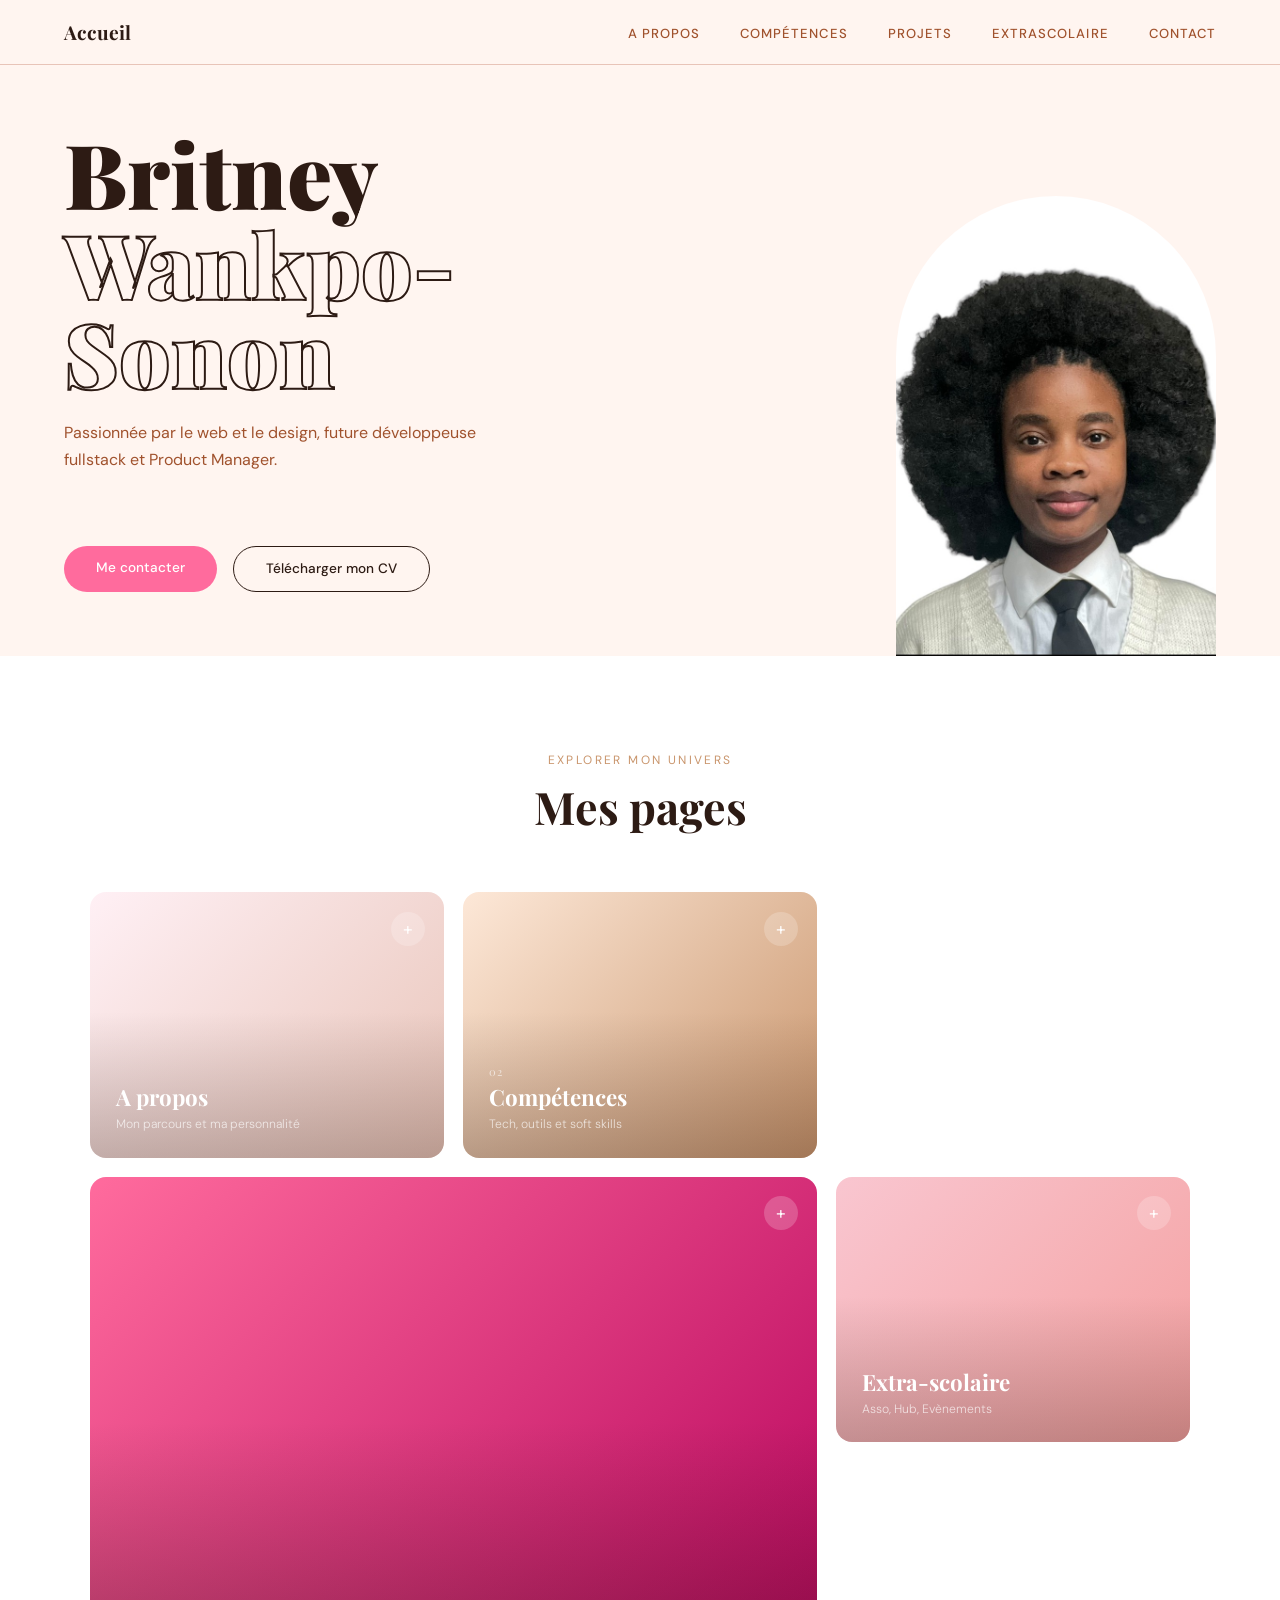
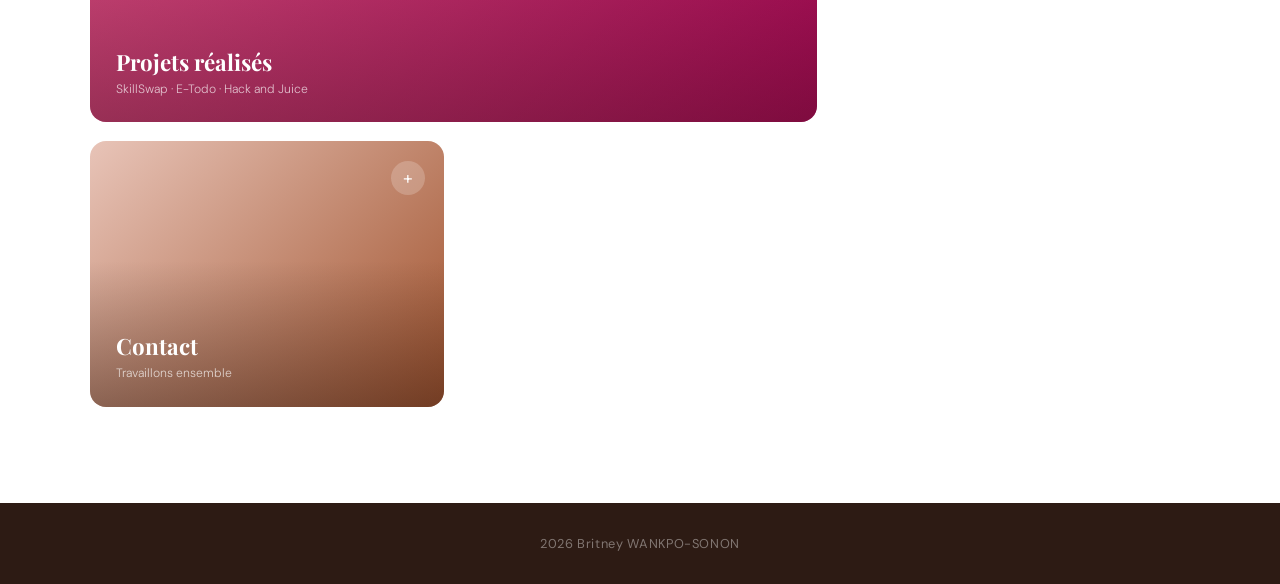
==== index.html @ 5051cd88 "[feat] ~ First version" ====
<!DOCTYPE html>
<html lang="fr">
<head>
  <meta charset="UTF-8">
  <meta name="viewport" content="width=device-width, initial-scale=1.0">
  <meta name="description" content="Portfolio de Britney WANKPO-SONON, développeuse fullstack et future Product Manager.">
  <meta property="og:title" content="Britney WANKPO-SONON | Portfolio">
  <meta property="og:description" content="Portfolio de Britney WANKPO-SONON, développeuse fullstack et future Product Manager.">
  <meta property="og:image" content="assets/img/My_pic.jpg">
  <title>Britney WANKPO-SONON | Portfolio</title>

  <link rel="preconnect" href="https://fonts.googleapis.com">
  <link rel="preconnect" href="https://fonts.gstatic.com" crossorigin>
  <link href="https://fonts.googleapis.com/css2?family=Playfair+Display:ital,wght@0,400;0,700;0,900;1,400&family=DM+Sans:wght@300;400;500&display=swap" rel="stylesheet">

  <link rel="stylesheet" href="css/style.css">
  <link rel="stylesheet" href="css/pages/home.css">
</head>

<body>

  <div class="cursor" id="cursor"></div>
  <div class="cursor-follower" id="cursorFollower"></div>

  <header class="navbar">
    <a href="index.html" class="navbar__logo">Accueil</a>
    <ul class="navbar__menu">
      <li><a href="about.html">A propos</a></li>
      <li><a href="skills.html">Compétences</a></li>
      <li><a href="projects.html">Projets</a></li>
      <li><a href="extra.html">Extrascolaire</a></li>
      <li><a href="contact.html">Contact</a></li>
    </ul>
  </header>

  <section class="hero">

    <div class="hero__content">
      <h1 class="hero__title">
        <span class="hero__title-solid">Britney</span>
        <span class="hero__title-outline">Wankpo-Sonon</span>
      </h1>
      <p class="hero__subtitle">
        Passionnée par le web et le design, future développeuse fullstack et Product Manager.
      </p>
      <p class="hero__typing">
        <span id="typing-text"></span><span class="cursor-blink"></span>
      </p>
      <div class="hero__buttons">
        <a href="contact.html" class="btn btn--primary">Me contacter</a>
        <a href="assets/cv.pdf" download class="btn btn--outline">Télécharger mon CV</a>
      </div>
    </div>

    <div class="hero__photo">
      <img src="assets/img/My_pic.jpg" alt="Britney WANKPO-SONON">
    </div>
  </section>

  <section class="section-cards">
    <div class="section-cards__header">
      <p class="section-cards__label">Explorer mon univers</p>
      <h2 class="section-cards__title">Mes pages</h2>
    </div>

    <div class="cards-grid">

      <a href="about.html" class="card card--about reveal">
        <div class="card__bg"></div>
        <div class="card__arrow">+</div>
        <div class="card__content">
          <h3 class="card__title">A propos</h3>
          <p class="card__sub">Mon parcours et ma personnalité</p>
        </div>
      </a>

      <a href="skills.html" class="card card--skills reveal">
        <div class="card__bg"></div>
        <div class="card__arrow">+</div>
        <div class="card__content">
          <p class="card__number">02</p>
          <h3 class="card__title">Compétences</h3>
          <p class="card__sub">Tech, outils et soft skills</p>
        </div>
      </a>

      <a href="projects.html" class="card card--projects card--large reveal">
        <div class="card__bg"></div>
        <div class="card__arrow">+</div>
        <div class="card__content">
          <h3 class="card__title">Projets réalisés</h3>
          <p class="card__sub">SkillSwap · E-Todo · Hack and Juice</p>
        </div>
      </a>

      <a href="extra.html" class="card card--extra reveal">
        <div class="card__bg"></div>
        <div class="card__arrow">+</div>
        <div class="card__content">
          <h3 class="card__title">Extra-scolaire</h3>
          <p class="card__sub">Asso, Hub, Evènements</p>
        </div>
      </a>

      <a href="contact.html" class="card card--contact reveal">
        <div class="card__bg"></div>
        <div class="card__arrow">+</div>
        <div class="card__content">
          <h3 class="card__title">Contact</h3>
          <p class="card__sub">Travaillons ensemble</p>
        </div>
      </a>

    </div>
  </section>

  <footer class="footer">
    <p>2026 Britney WANKPO-SONON</p>
  </footer>

  <script src="js/main.js"></script>
</body>
</html>
---- css/style.css ----
/* variables */
:root {
  --pink-pure:  #FF6B9D;
  --pink-soft:  #F4A0A0;
  --pink-light: #FFF0F5;
  --beige:      #FFF5F0;
  --beige-mid:  #E8C4B8;
  --caramel:    #C9956C;
  --brown:      #A0522D;
  --brown-deep: #2D1B14;
  --white:      #FFFFFF;

  --serif: 'Playfair Display', serif;
  --sans:  'DM Sans', sans-serif;
}

/* reset */
*, *::before, *::after {
  margin: 0;
  padding: 0;
  box-sizing: border-box;
}

html { scroll-behavior: smooth; }

body {
  font-family: var(--sans);
  background: var(--beige);
  color: var(--brown-deep);
  overflow-x: hidden;
}

a {
  text-decoration: none;
  color: inherit;
}

ul { list-style: none; }

img {
  max-width: 100%;
  display: block;
}

/* navbar */
.navbar {
  position: fixed;
  top: 0; left: 0; right: 0;
  z-index: 100;
  padding: 1.2rem 4rem;
  display: flex;
  align-items: center;
  justify-content: space-between;
  background: rgba(255, 245, 240, 0.95);
  border-bottom: 1px solid var(--beige-mid);
}

.navbar__logo {
  font-family: var(--serif);
  font-size: 1.2rem;
  font-weight: 700;
  color: var(--brown-deep);
}

.navbar__menu {
  display: flex;
  gap: 2.5rem;
}

.navbar__menu a {
  font-size: 0.82rem;
  font-weight: 500;
  letter-spacing: 0.08em;
  text-transform: uppercase;
  color: var(--brown);
  transition: color 0.2s;
}

.navbar__menu a:hover,
.navbar__menu-active {
  color: var(--pink-pure) !important;
}

/* boutons */
.btn {
  display: inline-block;
  padding: 0.85rem 2rem;
  border-radius: 50px;
  font-family: var(--sans);
  font-size: 0.85rem;
  font-weight: 500;
  border: none;
  transition: background 0.2s, transform 0.2s;
}

.btn--primary {
  background: var(--pink-pure);
  color: var(--white);
}

.btn--primary:hover {
  background: var(--brown);
  transform: translateY(-2px);
}

.btn--outline {
  border: 1.5px solid var(--brown-deep);
  color: var(--brown-deep);
  background: transparent;
}

.btn--outline:hover {
  background: var(--brown-deep);
  color: var(--white);
  transform: translateY(-2px);
}

/* footer */
.footer {
  background: var(--brown-deep);
  color: rgba(255, 255, 255, 0.4);
  text-align: center;
  padding: 2rem;
  font-size: 0.8rem;
  letter-spacing: 0.05em;
}

/* responsive */
@media (max-width: 768px) {
  .navbar { padding: 1rem 1.5rem; }
  .navbar__menu { display: none; }
}
---- css/pages/home.css ----
/* hero */
.hero {
  min-height: 60vh;
  display: flex;
  align-items: center;
  padding: 8rem 4rem 4rem;
  position: relative;
  overflow: hidden;
  background: var(--beige);
}

.hero__content {
  max-width: 600px;
  position: relative;
  z-index: 1;
}

.hero__eyebrow {
  font-size: 0.78rem;
  letter-spacing: 0.2em;
  text-transform: uppercase;
  color: var(--pink-pure);
  font-weight: 500;
  margin-bottom: 1.2rem;
}

.hero__title {
  font-family: var(--serif);
  font-size: clamp(3rem, 7vw, 6rem);
  font-weight: 900;
  line-height: 1;
  margin-bottom: 1.4rem;
}

.hero__title-solid {
  display: block;
  color: var(--brown-deep);
}

.hero__title-outline {
  display: block;
  color: transparent;
  -webkit-text-stroke: 2px var(--brown-deep);
}

.hero__subtitle {
  font-size: 1rem;
  color: var(--brown);
  line-height: 1.7;
  margin-bottom: 0.5rem;
  max-width: 420px;
}

.hero__typing {
  font-family: var(--serif);
  font-style: italic;
  font-size: 1.2rem;
  color: var(--pink-pure);
  margin-bottom: 2rem;
  min-height: 2rem;
}

@keyframes blink {
  0%, 100% { opacity: 1; }
  50% { opacity: 0; }
}

.hero__buttons {
  display: flex;
  gap: 1rem;
  flex-wrap: wrap;
}

.hero__photo {
  position: absolute;
  right: 4rem;
  bottom: 0;
  width: 320px;
  z-index: 0;
}

.hero__photo img {
  width: 100%;
  height: 460px;
  object-fit: cover;
  object-position: top;
  border-radius: 160px 160px 0 0;
}

/* section cards */
.section-cards {
  padding: 6rem 4rem;
  background: var(--white);
}

.section-cards__header {
  text-align: center;
  margin-bottom: 3.5rem;
}

.section-cards__label {
  font-size: 0.75rem;
  letter-spacing: 0.2em;
  text-transform: uppercase;
  color: var(--caramel);
  margin-bottom: 0.6rem;
}

.section-cards__title {
  font-family: var(--serif);
  font-size: clamp(1.8rem, 3.5vw, 2.8rem);
  font-weight: 700;
  color: var(--brown-deep);
}

.cards-grid {
  display: grid;
  grid-template-columns: repeat(3, 1fr);
  gap: 1.2rem;
  max-width: 1100px;
  margin: 0 auto;
}

.card {
  position: relative;
  border-radius: 16px;
  overflow: hidden;
  aspect-ratio: 4/3;
  display: block;
  transition: transform 0.3s ease, box-shadow 0.3s ease;
}

.card:hover {
  transform: translateY(-6px);
  box-shadow: 0 20px 48px rgba(45, 27, 20, 0.12);
}

.card__bg {
  position: absolute;
  inset: 0;
  transition: transform 0.4s ease;
}

.card:hover .card__bg {
  transform: scale(1.04);
}

.card--about    .card__bg { background: linear-gradient(135deg, var(--pink-light), var(--beige-mid)); }
.card--skills   .card__bg { background: linear-gradient(135deg, #FDE8D8, var(--caramel)); }
.card--projects .card__bg { background: linear-gradient(135deg, var(--pink-pure), #B5005B); }
.card--xp       .card__bg { background: linear-gradient(135deg, var(--brown), var(--brown-deep)); }
.card--extra    .card__bg { background: linear-gradient(135deg, #F9C6D0, var(--pink-soft)); }
.card--contact  .card__bg { background: linear-gradient(135deg, var(--beige-mid), var(--brown)); }

.card__content {
  position: absolute;
  inset: 0;
  display: flex;
  flex-direction: column;
  justify-content: flex-end;
  padding: 1.6rem;
  background: linear-gradient(to top, rgba(45, 27, 20, 0.4), transparent 55%);
  z-index: 1;
}

.card--about .card__content,
.card--skills .card__content,
.card--extra .card__content {
  background: linear-gradient(to top, rgba(45, 27, 20, 0.25), transparent 55%);
}

.card__number {
  font-family: var(--serif);
  font-size: 0.7rem;
  letter-spacing: 0.15em;
  color: rgba(255, 255, 255, 0.6);
  margin-bottom: 0.2rem;
}

.card__title {
  font-family: var(--serif);
  font-size: 1.4rem;
  font-weight: 700;
  color: var(--white);
  margin-bottom: 0.25rem;
}

.card__sub {
  font-size: 0.76rem;
  color: rgba(255, 255, 255, 0.7);
  font-weight: 300;
}

.card__arrow {
  position: absolute;
  top: 1.2rem;
  right: 1.2rem;
  width: 34px;
  height: 34px;
  border-radius: 50%;
  background: rgba(255, 255, 255, 0.2);
  display: flex;
  align-items: center;
  justify-content: center;
  color: white;
  font-size: 1.1rem;
  z-index: 2;
  transition: background 0.3s;
}

.card:hover .card__arrow {
  background: var(--pink-pure);
}

.card--large {
  grid-column: span 2;
}

@media (max-width: 900px) {
  .cards-grid { grid-template-columns: repeat(2, 1fr); }
  .card--large { grid-column: span 1; }
}

@media (max-width: 640px) {
  .hero { padding: 6rem 1.5rem 3rem; }
  .hero__photo { display: none; }
  .section-cards { padding: 4rem 1.5rem; }
  .cards-grid { grid-template-columns: 1fr; }
}
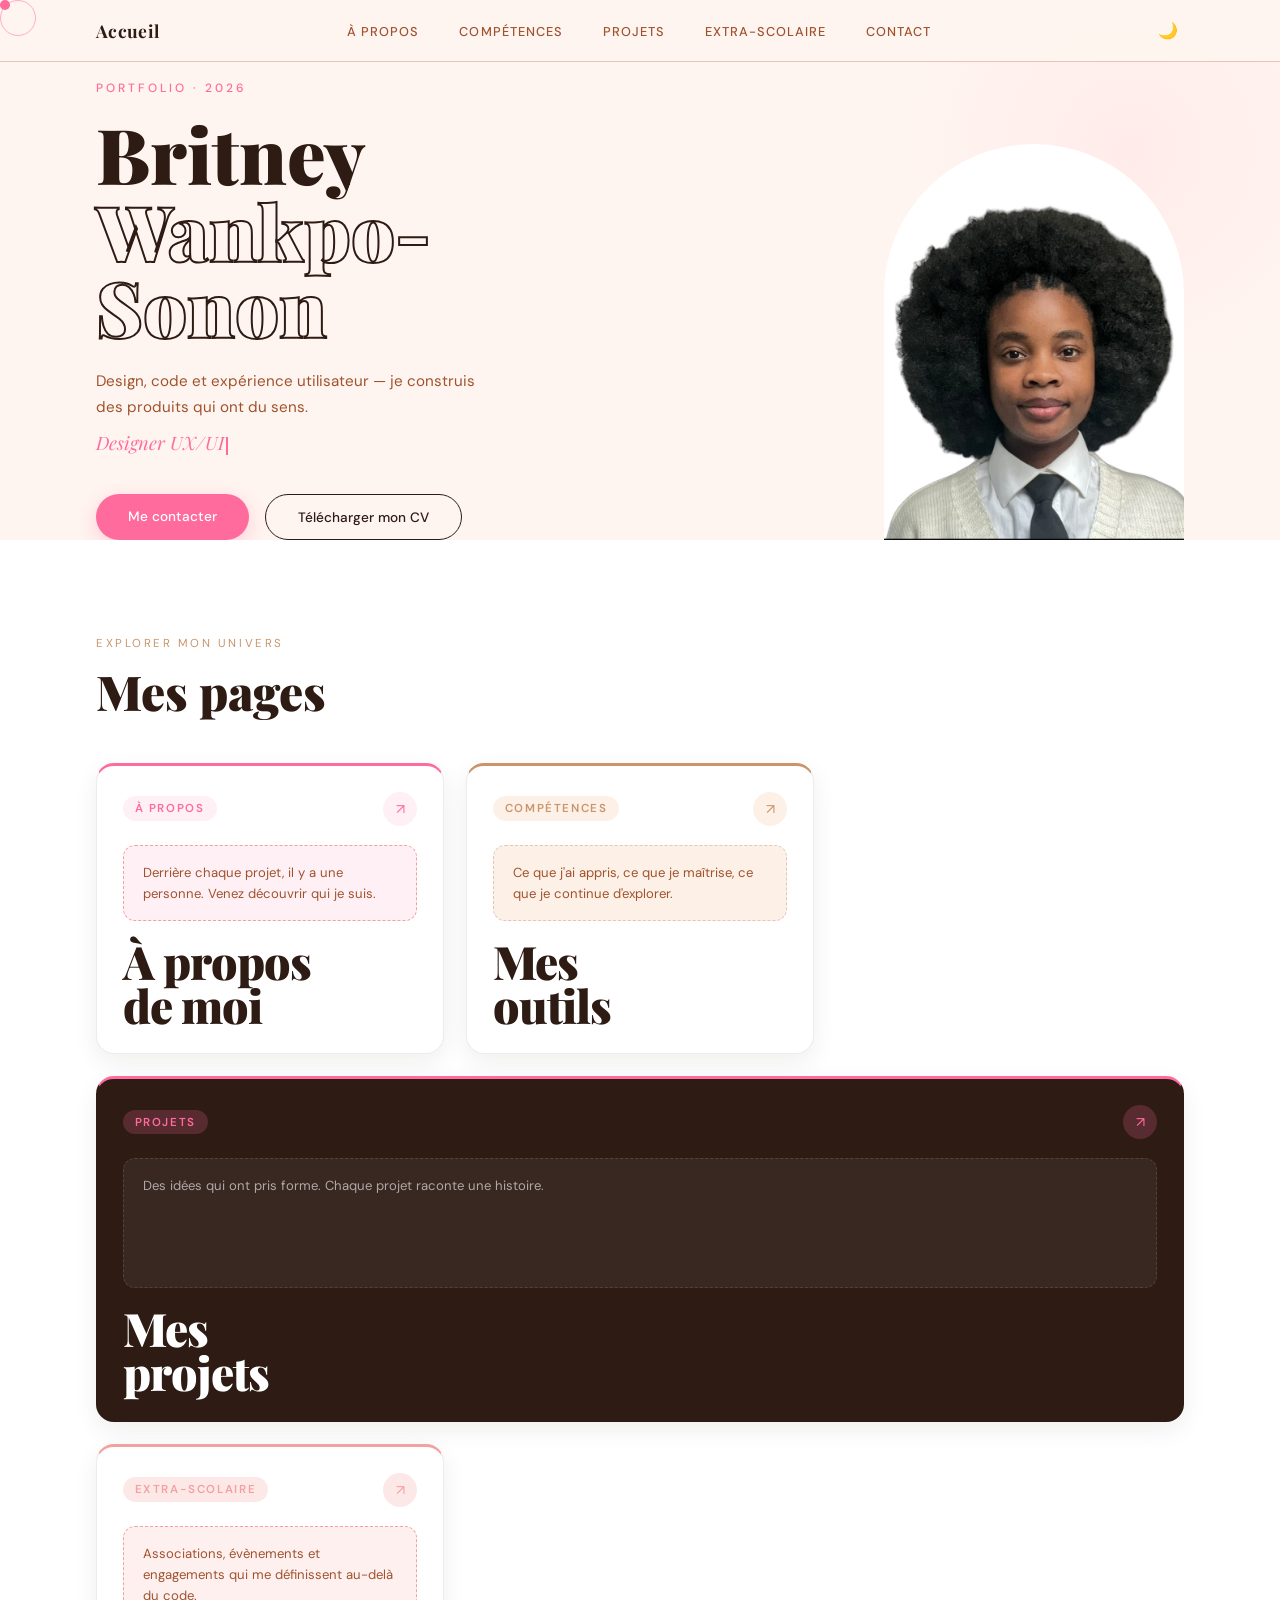
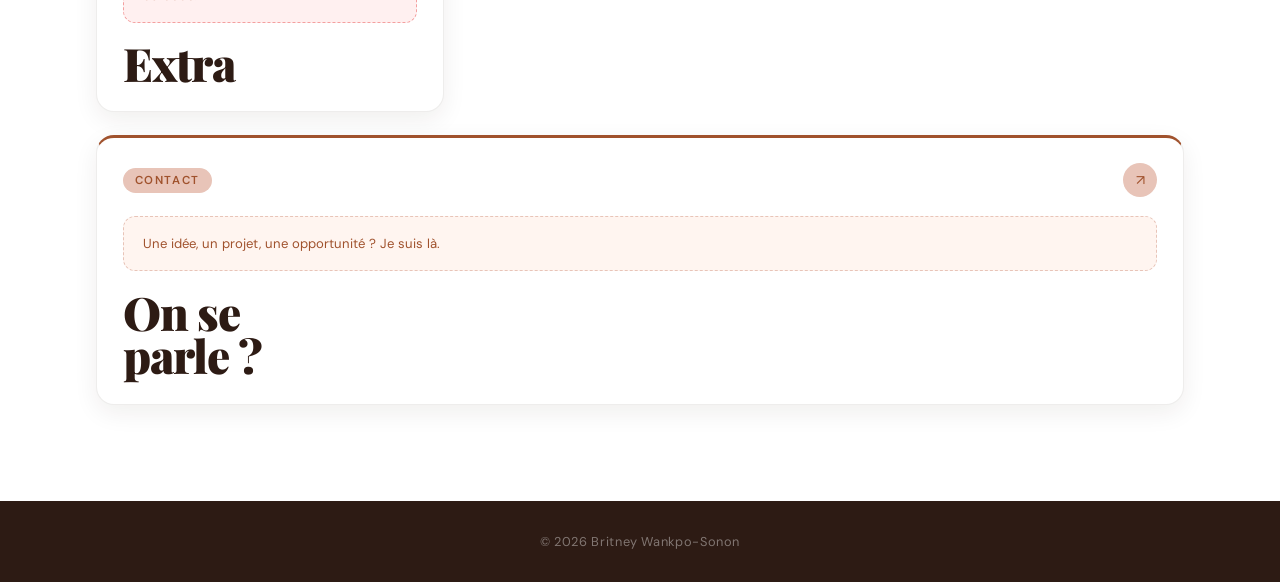
==== commit 8d6a19e8: "[fix]~ first fonctional version" ====
--- a/index.html
+++ b/index.html
@@ -25,23 +25,29 @@
   <header class="navbar">
     <a href="index.html" class="navbar__logo">Accueil</a>
     <ul class="navbar__menu">
-      <li><a href="about.html">A propos</a></li>
+      <li><a href="about.html">À propos</a></li>
       <li><a href="skills.html">Compétences</a></li>
       <li><a href="projects.html">Projets</a></li>
-      <li><a href="extra.html">Extrascolaire</a></li>
+      <li><a href="extra.html">Extra-scolaire</a></li>
       <li><a href="contact.html">Contact</a></li>
     </ul>
+    <div class="navbar__actions">
+      <button id="dark-toggle" class="dark-toggle" aria-label="Mode sombre">🌙</button>
+      <button class="navbar__burger" id="burger" aria-label="Menu">
+        <span></span><span></span><span></span>
+      </button>
+    </div>
   </header>
 
   <section class="hero">
-
     <div class="hero__content">
+      <p class="hero__eyebrow">Portfolio · 2026</p>
       <h1 class="hero__title">
         <span class="hero__title-solid">Britney</span>
         <span class="hero__title-outline">Wankpo-Sonon</span>
       </h1>
       <p class="hero__subtitle">
-        Passionnée par le web et le design, future développeuse fullstack et Product Manager.
+        Design, code et expérience utilisateur — je construis des produits qui ont du sens.
       </p>
       <p class="hero__typing">
         <span id="typing-text"></span><span class="cursor-blink"></span>
@@ -55,6 +61,8 @@
     <div class="hero__photo">
       <img src="assets/img/My_pic.jpg" alt="Britney WANKPO-SONON">
     </div>
+
+    <div class="hero__deco-circle"></div>
   </section>
 
   <section class="section-cards">
@@ -65,57 +73,66 @@
 
     <div class="cards-grid">
 
-      <a href="about.html" class="card card--about reveal">
-        <div class="card__bg"></div>
-        <div class="card__arrow">+</div>
-        <div class="card__content">
-          <h3 class="card__title">A propos</h3>
-          <p class="card__sub">Mon parcours et ma personnalité</p>
+      <a href="about.html" class="card card--about">
+        <div class="card__header">
+          <span class="card__label">À propos</span>
+          <span class="card__arrow">↗</span>
         </div>
+        <div class="card__space">
+          Derrière chaque projet, il y a une personne. Venez découvrir qui je suis.
+        </div>
+        <h3 class="card__big-title">À propos<br>de moi</h3>
       </a>
 
-      <a href="skills.html" class="card card--skills reveal">
-        <div class="card__bg"></div>
-        <div class="card__arrow">+</div>
-        <div class="card__content">
-          <p class="card__number">02</p>
-          <h3 class="card__title">Compétences</h3>
-          <p class="card__sub">Tech, outils et soft skills</p>
+      <a href="skills.html" class="card card--skills">
+        <div class="card__header">
+          <span class="card__label">Compétences</span>
+          <span class="card__arrow">↗</span>
         </div>
+        <div class="card__space">
+          Ce que j'ai appris, ce que je maîtrise, ce que je continue d'explorer.
+        </div>
+        <h3 class="card__big-title">Mes<br>outils</h3>
       </a>
 
-      <a href="projects.html" class="card card--projects card--large reveal">
-        <div class="card__bg"></div>
-        <div class="card__arrow">+</div>
-        <div class="card__content">
-          <h3 class="card__title">Projets réalisés</h3>
-          <p class="card__sub">SkillSwap · E-Todo · Hack and Juice</p>
+      <a href="projects.html" class="card card--projects">
+        <div class="card__header">
+          <span class="card__label">Projets</span>
+          <span class="card__arrow">↗</span>
         </div>
+        <div class="card__space">
+          Des idées qui ont pris forme. Chaque projet raconte une histoire.
+        </div>
+        <h3 class="card__big-title">Mes<br>projets</h3>
       </a>
 
-      <a href="extra.html" class="card card--extra reveal">
-        <div class="card__bg"></div>
-        <div class="card__arrow">+</div>
-        <div class="card__content">
-          <h3 class="card__title">Extra-scolaire</h3>
-          <p class="card__sub">Asso, Hub, Evènements</p>
+      <a href="extra.html" class="card card--extra">
+        <div class="card__header">
+          <span class="card__label">Extra-scolaire</span>
+          <span class="card__arrow">↗</span>
         </div>
+        <div class="card__space">
+          Associations, évènements et engagements qui me définissent au-delà du code.
+        </div>
+        <h3 class="card__big-title">Extra</h3>
       </a>
 
-      <a href="contact.html" class="card card--contact reveal">
-        <div class="card__bg"></div>
-        <div class="card__arrow">+</div>
-        <div class="card__content">
-          <h3 class="card__title">Contact</h3>
-          <p class="card__sub">Travaillons ensemble</p>
+      <a href="contact.html" class="card card--contact">
+        <div class="card__header">
+          <span class="card__label">Contact</span>
+          <span class="card__arrow">↗</span>
         </div>
+        <div class="card__space">
+          Une idée, un projet, une opportunité ? Je suis là.
+        </div>
+        <h3 class="card__big-title">On se<br>parle ?</h3>
       </a>
 
     </div>
   </section>
 
   <footer class="footer">
-    <p>2026 Britney WANKPO-SONON</p>
+    <p>© 2026 Britney Wankpo-Sonon</p>
   </footer>
 
   <script src="js/main.js"></script>
--- a/css/style.css
+++ b/css/style.css
@@ -1,4 +1,4 @@
-/* variables */
+/* variables — light mode */
 :root {
   --pink-pure:  #FF6B9D;
   --pink-soft:  #F4A0A0;
@@ -10,8 +10,35 @@
   --brown-deep: #2D1B14;
   --white:      #FFFFFF;
 
+  --bg:         #FFF5F0;
+  --bg-card:    #FFFFFF;
+  --bg-alt:     #FFF5F0;
+  --text:       #2D1B14;
+  --text-soft:  #A0522D;
+  --border:     #E8C4B8;
+
   --serif: 'Playfair Display', serif;
   --sans:  'DM Sans', sans-serif;
+}
+
+/* variables — dark mode */
+body.dark {
+  --pink-pure:  #FF6B9D;
+  --pink-soft:  #F4A0A0;
+  --pink-light: rgba(255, 107, 157, 0.12);
+  --beige:      #1A0F0A;
+  --beige-mid:  #3D2418;
+  --caramel:    #D4A574;
+  --brown:      #C4855A;
+  --brown-deep: #F5EDE6;
+  --white:      #241410;
+
+  --bg:         #1A0F0A;
+  --bg-card:    #241410;
+  --bg-alt:     #1F1208;
+  --text:       #F5EDE6;
+  --text-soft:  #C4855A;
+  --border:     #3D2418;
 }
 
 /* reset */
@@ -28,18 +55,35 @@
   background: var(--beige);
   color: var(--brown-deep);
   overflow-x: hidden;
-}
-
-a {
-  text-decoration: none;
-  color: inherit;
-}
-
+  cursor: none;
+  transition: background 0.4s ease, color 0.4s ease;
+}
+
+a { text-decoration: none; color: inherit; }
 ul { list-style: none; }
-
-img {
-  max-width: 100%;
-  display: block;
+img { max-width: 100%; display: block; }
+
+/* curseur */
+.cursor {
+  position: fixed;
+  width: 10px;
+  height: 10px;
+  background: var(--pink-pure);
+  border-radius: 50%;
+  pointer-events: none;
+  z-index: 9999;
+}
+
+.cursor-follower {
+  position: fixed;
+  width: 36px;
+  height: 36px;
+  border: 1.5px solid var(--pink-pure);
+  border-radius: 50%;
+  pointer-events: none;
+  z-index: 9998;
+  opacity: 0.5;
+  transition: width 0.2s ease, height 0.2s ease, opacity 0.2s ease;
 }
 
 /* navbar */
@@ -47,19 +91,37 @@
   position: fixed;
   top: 0; left: 0; right: 0;
   z-index: 100;
-  padding: 1.2rem 4rem;
+  padding: 1.2rem 6rem;
   display: flex;
   align-items: center;
   justify-content: space-between;
   background: rgba(255, 245, 240, 0.95);
   border-bottom: 1px solid var(--beige-mid);
+  transition: background 0.3s, box-shadow 0.3s, border-color 0.4s;
+}
+
+body.dark .navbar {
+  background: rgba(26, 15, 10, 0.95);
+  border-bottom-color: var(--beige-mid);
+}
+
+.navbar--scrolled {
+  background: rgba(255, 250, 245, 0.92);
+  backdrop-filter: blur(12px);
+  box-shadow: 0 2px 20px rgba(45, 27, 20, 0.08);
+}
+
+body.dark .navbar--scrolled {
+  background: rgba(26, 15, 10, 0.92);
+  box-shadow: 0 2px 20px rgba(0, 0, 0, 0.3);
 }
 
 .navbar__logo {
   font-family: var(--serif);
-  font-size: 1.2rem;
+  font-size: 1.1rem;
   font-weight: 700;
   color: var(--brown-deep);
+  letter-spacing: 0.02em;
 }
 
 .navbar__menu {
@@ -68,17 +130,36 @@
 }
 
 .navbar__menu a {
-  font-size: 0.82rem;
+  font-size: 0.8rem;
   font-weight: 500;
   letter-spacing: 0.08em;
   text-transform: uppercase;
   color: var(--brown);
   transition: color 0.2s;
-}
-
-.navbar__menu a:hover,
-.navbar__menu-active {
-  color: var(--pink-pure) !important;
+  position: relative;
+}
+
+.navbar__menu a::after {
+  content: '';
+  position: absolute;
+  bottom: -3px; left: 0;
+  width: 0; height: 1.5px;
+  background: var(--pink-pure);
+  transition: width 0.3s;
+}
+
+.navbar__menu a:hover { color: var(--pink-pure); }
+.navbar__menu a:hover::after { width: 100%; }
+
+.navbar__menu-active { color: var(--pink-pure) !important; }
+.navbar__menu-active::after { width: 100% !important; }
+
+.navbar__actions {
+  display: flex;
+  align-items: center;
+  gap: 0.6rem;
+  flex-shrink: 0;
+  margin-left: 2rem;
 }
 
 /* boutons */
@@ -90,17 +171,20 @@
   font-size: 0.85rem;
   font-weight: 500;
   border: none;
-  transition: background 0.2s, transform 0.2s;
+  cursor: pointer;
+  transition: background 0.2s, transform 0.2s, box-shadow 0.2s;
 }
 
 .btn--primary {
   background: var(--pink-pure);
-  color: var(--white);
+  color: #FFFFFF;
+  box-shadow: 0 6px 20px rgba(255, 107, 157, 0.3);
 }
 
 .btn--primary:hover {
   background: var(--brown);
   transform: translateY(-2px);
+  box-shadow: 0 10px 28px rgba(160, 82, 45, 0.25);
 }
 
 .btn--outline {
@@ -111,8 +195,24 @@
 
 .btn--outline:hover {
   background: var(--brown-deep);
-  color: var(--white);
+  color: var(--beige);
   transform: translateY(-2px);
+}
+
+/* dark mode toggle */
+.dark-toggle {
+  font-size: 1rem;
+  background: none;
+  border: none;
+  cursor: pointer;
+  padding: 0.2rem 0.4rem;
+  border-radius: 6px;
+  transition: transform 0.2s ease;
+  line-height: 1;
+}
+
+.dark-toggle:hover {
+  transform: scale(1.2);
 }
 
 /* footer */
@@ -123,10 +223,114 @@
   padding: 2rem;
   font-size: 0.8rem;
   letter-spacing: 0.05em;
-}
-
-/* responsive */
-@media (max-width: 768px) {
-  .navbar { padding: 1rem 1.5rem; }
-  .navbar__menu { display: none; }
+  transition: background 0.4s ease;
+}
+
+body.dark .footer {
+  background: #0F0804;
+}
+
+/* tags globaux */
+.tag {
+  display: inline-block;
+  padding: 0.4rem 1.1rem;
+  border-radius: 50px;
+  font-size: 0.82rem;
+  font-weight: 500;
+  transition: transform 0.2s ease, box-shadow 0.2s ease, filter 0.2s ease;
+}
+
+.tag:hover {
+  transform: scale(1.08);
+  box-shadow: 0 4px 14px rgba(45, 27, 20, 0.15);
+  filter: brightness(1.05);
+}
+
+.tag--pink    { background: var(--pink-light); color: var(--pink-pure); }
+.tag--brown   { background: #F5EDE6; color: var(--brown); }
+.tag--caramel { background: #FDF0E6; color: var(--caramel); }
+.tag--soft    { background: var(--beige); color: var(--brown-deep); border: 1px solid var(--beige-mid); }
+
+body.dark .tag--brown   { background: rgba(160, 82, 45, 0.15); color: var(--brown); }
+body.dark .tag--caramel { background: rgba(201, 149, 108, 0.15); color: var(--caramel); }
+body.dark .tag--soft    { background: rgba(255, 245, 240, 0.05); color: var(--brown-deep); border-color: var(--beige-mid); }
+
+.tag--pink:hover    { box-shadow: 0 4px 16px rgba(255, 107, 157, 0.35); }
+.tag--caramel:hover { box-shadow: 0 4px 16px rgba(180, 110, 60, 0.3); }
+.tag--brown:hover   { box-shadow: 0 4px 16px rgba(45, 27, 20, 0.2); }
+.tag--soft:hover    { box-shadow: 0 4px 16px rgba(45, 27, 20, 0.12); }
+
+/* keyframes globaux */
+@keyframes fadeUp {
+  from { opacity: 0; transform: translateY(30px); }
+  to   { opacity: 1; transform: translateY(0); }
+}
+
+@keyframes fadeLeft {
+  from { opacity: 0; transform: translateX(30px); }
+  to   { opacity: 1; transform: translateX(0); }
+}
+
+/* =====================
+   BURGER MENU
+   ===================== */
+.navbar__burger {
+  display: none;
+  flex-direction: column;
+  gap: 5px;
+  cursor: pointer;
+  background: none;
+  border: none;
+  padding: 4px;
+  z-index: 101;
+}
+
+.navbar__burger span {
+  display: block;
+  width: 24px;
+  height: 2px;
+  background: var(--brown-deep);
+  border-radius: 2px;
+  transition: transform 0.3s ease, opacity 0.3s ease;
+}
+
+.navbar__burger.open span:nth-child(1) { transform: translateY(7px) rotate(45deg); }
+.navbar__burger.open span:nth-child(2) { opacity: 0; }
+.navbar__burger.open span:nth-child(3) { transform: translateY(-7px) rotate(-45deg); }
+
+/* =====================
+   RESPONSIVE
+   ===================== */
+@media (max-width: 900px) {
+  .navbar {
+    padding: 1rem 1.5rem;
+  }
+
+  .navbar__burger { display: flex; }
+
+  .navbar__menu {
+    display: none;
+    position: absolute;
+    top: 100%;
+    left: 0; right: 0;
+    background: rgba(255, 245, 240, 0.98);
+    backdrop-filter: blur(12px);
+    flex-direction: column;
+    gap: 0;
+    border-top: 1px solid var(--beige-mid);
+    padding: 0.5rem 0;
+    box-shadow: 0 8px 24px rgba(45, 27, 20, 0.08);
+  }
+
+  body.dark .navbar__menu {
+    background: rgba(26, 15, 10, 0.98);
+  }
+
+  .navbar__menu.open { display: flex; }
+
+  .navbar__menu a {
+    display: block;
+    padding: 0.9rem 1.5rem;
+    font-size: 0.85rem;
+  }
 }
--- a/css/pages/home.css
+++ b/css/pages/home.css
@@ -1,23 +1,28 @@
 /* hero */
 .hero {
-  min-height: 60vh;
+  height: 60vh;
   display: flex;
-  align-items: center;
-  padding: 8rem 4rem 4rem;
+  align-items: flex-end;
+  justify-content: space-between;
+  padding: 9rem 6rem 0;
   position: relative;
   overflow: hidden;
   background: var(--beige);
+  gap: 3rem;
 }
 
 .hero__content {
-  max-width: 600px;
+  max-width: 560px;
   position: relative;
   z-index: 1;
+  align-self: center;
+  padding-bottom: 4rem;
+  animation: fadeUp 0.9s ease forwards;
 }
 
 .hero__eyebrow {
-  font-size: 0.78rem;
-  letter-spacing: 0.2em;
+  font-size: 0.75rem;
+  letter-spacing: 0.25em;
   text-transform: uppercase;
   color: var(--pink-pure);
   font-weight: 500;
@@ -26,7 +31,7 @@
 
 .hero__title {
   font-family: var(--serif);
-  font-size: clamp(3rem, 7vw, 6rem);
+  font-size: clamp(3.5rem, 6vw, 5.5rem);
   font-weight: 900;
   line-height: 1;
   margin-bottom: 1.4rem;
@@ -44,20 +49,30 @@
 }
 
 .hero__subtitle {
-  font-size: 1rem;
+  font-size: 0.95rem;
   color: var(--brown);
-  line-height: 1.7;
-  margin-bottom: 0.5rem;
-  max-width: 420px;
+  line-height: 1.75;
+  margin-bottom: 0.6rem;
+  max-width: 400px;
 }
 
 .hero__typing {
   font-family: var(--serif);
   font-style: italic;
-  font-size: 1.2rem;
+  font-size: 1.15rem;
   color: var(--pink-pure);
-  margin-bottom: 2rem;
-  min-height: 2rem;
+  margin-bottom: 2.2rem;
+  min-height: 1.8rem;
+}
+
+.cursor-blink {
+  display: inline-block;
+  width: 2px;
+  height: 1em;
+  background: var(--pink-pure);
+  margin-left: 2px;
+  vertical-align: text-bottom;
+  animation: blink 0.9s step-end infinite;
 }
 
 @keyframes blink {
@@ -72,158 +87,233 @@
 }
 
 .hero__photo {
-  position: absolute;
-  right: 4rem;
-  bottom: 0;
-  width: 320px;
-  z-index: 0;
+  flex-shrink: 0;
+  width: 300px;
+  height: 100%;
+  align-self: flex-end;
+  position: relative;
+  z-index: 1;
+  animation: fadeLeft 1s ease forwards;
 }
 
 .hero__photo img {
   width: 100%;
-  height: 460px;
+  height: 100%;
   object-fit: cover;
   object-position: top;
-  border-radius: 160px 160px 0 0;
+  border-radius: 150px 150px 0 0;
+  display: block;
+}
+
+.hero__deco-circle {
+  position: absolute;
+  top: -100px;
+  right: -100px;
+  width: 500px;
+  height: 500px;
+  border-radius: 50%;
+  background: radial-gradient(circle, var(--pink-pure), transparent 65%);
+  opacity: 0.07;
+  pointer-events: none;
 }
 
 /* section cards */
 .section-cards {
-  padding: 6rem 4rem;
+  padding: 6rem;
   background: var(--white);
 }
 
 .section-cards__header {
-  text-align: center;
-  margin-bottom: 3.5rem;
+  margin-bottom: 2.5rem;
 }
 
 .section-cards__label {
-  font-size: 0.75rem;
-  letter-spacing: 0.2em;
+  font-size: 0.72rem;
+  letter-spacing: 0.22em;
   text-transform: uppercase;
   color: var(--caramel);
-  margin-bottom: 0.6rem;
+  margin-bottom: 0.5rem;
 }
 
 .section-cards__title {
   font-family: var(--serif);
-  font-size: clamp(1.8rem, 3.5vw, 2.8rem);
-  font-weight: 700;
+  font-size: clamp(2rem, 4vw, 3rem);
+  font-weight: 900;
   color: var(--brown-deep);
 }
 
 .cards-grid {
   display: grid;
-  grid-template-columns: repeat(3, 1fr);
-  gap: 1.2rem;
+  grid-template-columns: repeat(12, 1fr);
+  gap: 1.4rem;
   max-width: 1100px;
   margin: 0 auto;
 }
 
 .card {
   position: relative;
-  border-radius: 16px;
+  border-radius: 18px;
   overflow: hidden;
-  aspect-ratio: 4/3;
   display: block;
-  transition: transform 0.3s ease, box-shadow 0.3s ease;
+  padding: 1.6rem;
+  min-height: 200px;
+  background: var(--white);
+  border: 1px solid rgba(45, 27, 20, 0.08);
+  box-shadow: 0 8px 24px rgba(45, 27, 20, 0.07);
+  transition: transform 0.25s ease, box-shadow 0.25s ease;
 }
 
 .card:hover {
   transform: translateY(-6px);
-  box-shadow: 0 20px 48px rgba(45, 27, 20, 0.12);
-}
-
-.card__bg {
-  position: absolute;
-  inset: 0;
-  transition: transform 0.4s ease;
-}
-
-.card:hover .card__bg {
-  transform: scale(1.04);
-}
-
-.card--about    .card__bg { background: linear-gradient(135deg, var(--pink-light), var(--beige-mid)); }
-.card--skills   .card__bg { background: linear-gradient(135deg, #FDE8D8, var(--caramel)); }
-.card--projects .card__bg { background: linear-gradient(135deg, var(--pink-pure), #B5005B); }
-.card--xp       .card__bg { background: linear-gradient(135deg, var(--brown), var(--brown-deep)); }
-.card--extra    .card__bg { background: linear-gradient(135deg, #F9C6D0, var(--pink-soft)); }
-.card--contact  .card__bg { background: linear-gradient(135deg, var(--beige-mid), var(--brown)); }
-
-.card__content {
-  position: absolute;
-  inset: 0;
+  box-shadow: 0 20px 48px rgba(45, 27, 20, 0.13);
+  z-index: 2;
+}
+
+.card__header {
   display: flex;
-  flex-direction: column;
-  justify-content: flex-end;
-  padding: 1.6rem;
-  background: linear-gradient(to top, rgba(45, 27, 20, 0.4), transparent 55%);
-  z-index: 1;
-}
-
-.card--about .card__content,
-.card--skills .card__content,
-.card--extra .card__content {
-  background: linear-gradient(to top, rgba(45, 27, 20, 0.25), transparent 55%);
-}
-
-.card__number {
+  align-items: center;
+  justify-content: space-between;
+  gap: 1rem;
+  margin-bottom: 1.2rem;
+}
+
+.card__label {
+  display: inline-flex;
+  align-items: center;
+  font-size: 0.72rem;
+  font-weight: 600;
+  letter-spacing: 0.14em;
+  text-transform: uppercase;
+  padding: 0.3rem 0.75rem;
+  border-radius: 999px;
+}
+
+.card__space {
+  border-radius: 12px;
+  margin-bottom: 1.2rem;
+  padding: 1rem 1.2rem;
+  font-size: 0.82rem;
+  line-height: 1.6;
+}
+
+.card__big-title {
   font-family: var(--serif);
-  font-size: 0.7rem;
-  letter-spacing: 0.15em;
-  color: rgba(255, 255, 255, 0.6);
-  margin-bottom: 0.2rem;
-}
-
-.card__title {
-  font-family: var(--serif);
-  font-size: 1.4rem;
-  font-weight: 700;
-  color: var(--white);
-  margin-bottom: 0.25rem;
-}
-
-.card__sub {
-  font-size: 0.76rem;
-  color: rgba(255, 255, 255, 0.7);
-  font-weight: 300;
+  font-weight: 900;
+  line-height: 0.95;
+  letter-spacing: -0.02em;
+  color: var(--brown-deep);
+  font-size: clamp(2.2rem, 3.6vw, 3.3rem);
+  margin: 0;
 }
 
 .card__arrow {
-  position: absolute;
-  top: 1.2rem;
-  right: 1.2rem;
   width: 34px;
   height: 34px;
   border-radius: 50%;
-  background: rgba(255, 255, 255, 0.2);
   display: flex;
   align-items: center;
   justify-content: center;
-  color: white;
-  font-size: 1.1rem;
-  z-index: 2;
-  transition: background 0.3s;
-}
-
-.card:hover .card__arrow {
-  background: var(--pink-pure);
-}
-
-.card--large {
-  grid-column: span 2;
+  font-size: 0.9rem;
+  transition: background 0.25s ease, transform 0.25s ease, color 0.25s ease;
+  flex-shrink: 0;
+}
+
+.card:hover .card__arrow { transform: rotate(45deg); }
+
+/* about */
+.card--about { border-top: 3px solid var(--pink-pure); }
+.card--about .card__label  { background: var(--pink-light); color: var(--pink-pure); }
+.card--about .card__space  { background: var(--pink-light); color: var(--brown); border: 1px dashed var(--pink-soft); }
+.card--about .card__arrow  { background: var(--pink-light); color: var(--pink-pure); }
+.card--about:hover .card__arrow { background: var(--pink-pure); color: white; }
+
+/* skills */
+.card--skills { border-top: 3px solid var(--caramel); }
+.card--skills .card__label  { background: #FDF0E6; color: var(--caramel); }
+.card--skills .card__space  { background: #FDF0E6; color: var(--brown); border: 1px dashed var(--beige-mid); }
+.card--skills .card__arrow  { background: #FDF0E6; color: var(--caramel); }
+.card--skills:hover .card__arrow { background: var(--caramel); color: white; }
+
+/* projects */
+.card--projects { border-top: 3px solid var(--pink-pure); background: var(--brown-deep); }
+.card--projects .card__label     { background: rgba(255, 107, 157, 0.2); color: var(--pink-pure); }
+.card--projects .card__space     { background: rgba(255,255,255,0.06); color: rgba(255,255,255,0.6); border: 1px dashed rgba(255,255,255,0.12); }
+.card--projects .card__big-title { color: var(--white); }
+.card--projects .card__arrow     { background: rgba(255, 107, 157, 0.2); color: var(--pink-pure); }
+.card--projects:hover .card__arrow { background: var(--pink-pure); color: white; }
+
+/* extra */
+.card--extra { border-top: 3px solid var(--pink-soft); }
+.card--extra .card__label  { background: #FDE8E8; color: var(--pink-soft); }
+.card--extra .card__space  { background: #FFF0F0; color: var(--brown); border: 1px dashed var(--pink-soft); }
+.card--extra .card__arrow  { background: #FDE8E8; color: var(--pink-soft); }
+.card--extra:hover .card__arrow { background: var(--pink-soft); color: white; }
+
+/* contact */
+.card--contact { border-top: 3px solid var(--brown); }
+.card--contact .card__label  { background: var(--beige-mid); color: var(--brown); }
+.card--contact .card__space  { background: var(--beige); color: var(--brown); border: 1px dashed var(--beige-mid); }
+.card--contact .card__arrow  { background: var(--beige-mid); color: var(--brown); }
+.card--contact:hover .card__arrow { background: var(--brown); color: white; }
+
+/* grille */
+.card--projects { grid-column: 1 / -1; min-height: 280px; }
+.card--about    { grid-column: span 4; }
+.card--skills   { grid-column: span 4; }
+.card--extra    { grid-column: span 4; }
+.card--contact  { grid-column: 1 / -1; min-height: 200px; }
+.card--projects .card__space { height: 130px; }
+
+/* responsive */
+@media (max-width: 1024px) {
+  .hero { padding: 8rem 3rem 0; }
+  .section-cards { padding: 5rem 3rem; }
 }
 
 @media (max-width: 900px) {
-  .cards-grid { grid-template-columns: repeat(2, 1fr); }
-  .card--large { grid-column: span 1; }
-}
-
-@media (max-width: 640px) {
-  .hero { padding: 6rem 1.5rem 3rem; }
-  .hero__photo { display: none; }
-  .section-cards { padding: 4rem 1.5rem; }
+  /* hero */
+  .hero {
+    height: auto;
+    min-height: 60vh;
+    flex-direction: row;
+    align-items: flex-end;
+    justify-content: space-between;
+    padding: 7rem 2rem 0;
+    gap: 1rem;
+  }
+
+  .hero__content {
+    flex: 1;
+    padding-bottom: 2.5rem;
+    align-self: center;
+  }
+
+  .hero__photo {
+    width: 200px;
+    height: auto;
+    align-self: flex-end;
+    flex-shrink: 0;
+  }
+
+  .hero__photo img {
+    width: 200px;
+    height: 280px;
+    border-radius: 100px 100px 0 0;
+  }
+
+  /* cards */
+  .section-cards { padding: 4rem 2rem; }
+  .cards-grid { grid-template-columns: repeat(8, 1fr); }
+  .card--projects { grid-column: 1 / -1; }
+  .card--about, .card--skills, .card--extra { grid-column: span 4; }
+  .card--contact { grid-column: 1 / -1; }
+}
+
+@media (max-width: 480px) {
+  .hero { padding: 6rem 1.5rem 0; gap: 0.5rem; }
+  .hero__photo { width: 160px; }
+  .hero__photo img { width: 160px; height: 220px; border-radius: 80px 80px 0 0; }
+  .hero__title { font-size: clamp(2.2rem, 8vw, 3rem); }
   .cards-grid { grid-template-columns: 1fr; }
+  .card--projects, .card--about, .card--skills, .card--extra, .card--contact { grid-column: 1; }
 }
